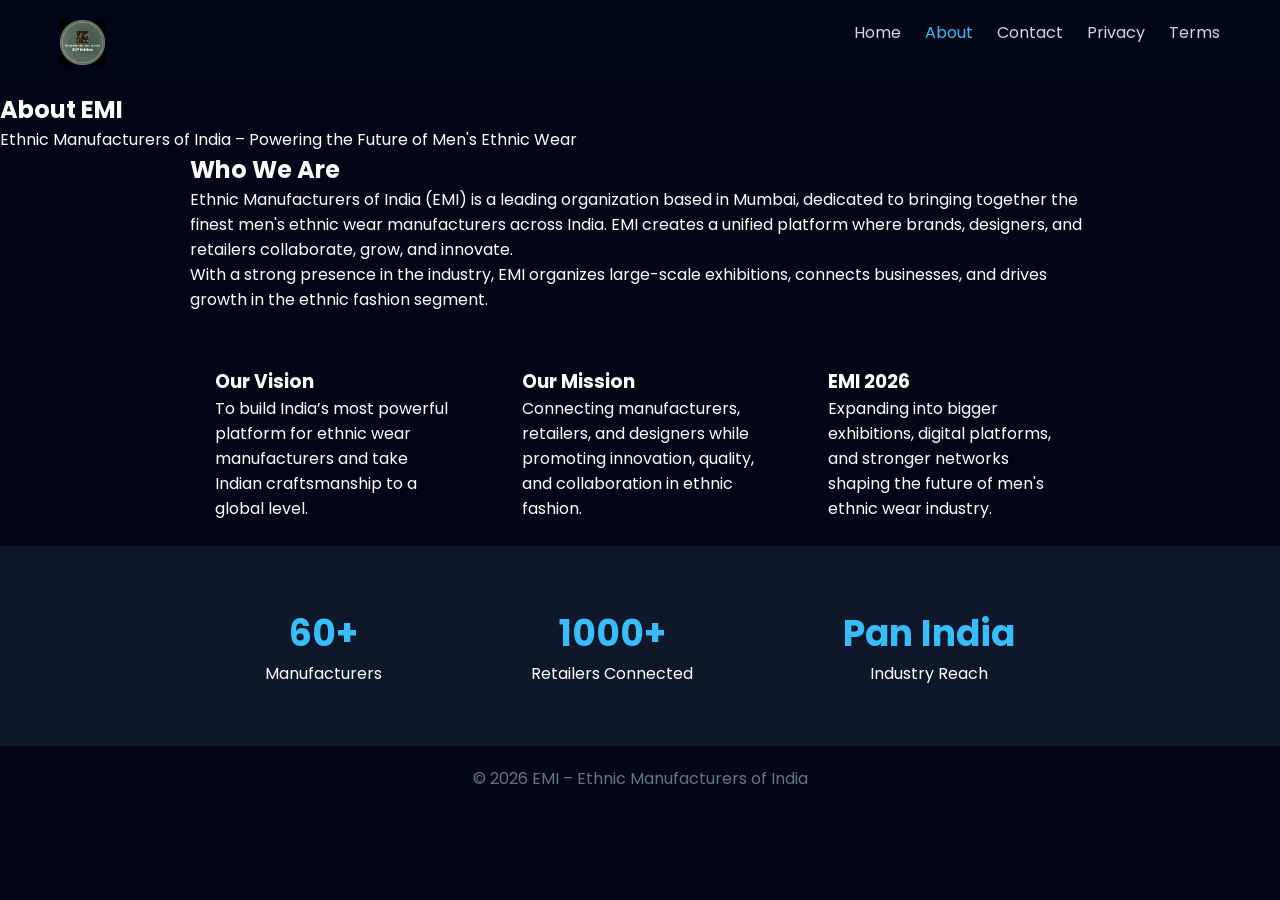
==== about.html @ 03962abf "Update about.html" ====
<!DOCTYPE html>
<html lang="en">
<head>
<meta charset="UTF-8">
<meta name="viewport" content="width=device-width, initial-scale=1.0">


<!-- Google Font -->
<link href="https://fonts.googleapis.com/css2?family=Poppins:wght@300;400;600;700&display=swap" rel="stylesheet">

<link rel="stylesheet" href="style.css">
</head>

<body>

<!-- 🔝 NAVBAR -->
<header>
<a href="index.html">
  <img src="logo.jpg" class="logo-img" alt="EMI Logo">
</a>
  <nav>
    <a href="index.html">Home</a>
    <a href="about.html" class="active">About</a>
    <a href="contact.html">Contact</a>
    <a href="privacy.html">Privacy</a>
    <a href="terms.html">Terms</a>
  </nav>
</header>

<section class="hero">
    <h1>About EMI</h1>
    <p>Ethnic Manufacturers of India – Powering the Future of Men's Ethnic Wear</p>
 
</section>

<!-- 🧾 ABOUT -->
<section class="about">
  <div class="container">

    <h2>Who We Are</h2>
    <p>
      Ethnic Manufacturers of India (EMI) is a leading organization based in Mumbai,
      dedicated to bringing together the finest men's ethnic wear manufacturers across India.
      EMI creates a unified platform where brands, designers, and retailers collaborate,
      grow, and innovate.
    </p>

    <p>
      With a strong presence in the industry, EMI organizes large-scale exhibitions,
      connects businesses, and drives growth in the ethnic fashion segment.
    </p>

    <!-- 🔲 CARDS -->
    <div class="cards">

      <div class="card">
        <h3>Our Vision</h3>
        <p>
          To build India’s most powerful platform for ethnic wear manufacturers and
          take Indian craftsmanship to a global level.
        </p>
      </div>

      <div class="card">
        <h3>Our Mission</h3>
        <p>
          Connecting manufacturers, retailers, and designers while promoting
          innovation, quality, and collaboration in ethnic fashion.
        </p>
      </div>

      <div class="card highlight">
        <h3>EMI 2026</h3>
        <p>
          Expanding into bigger exhibitions, digital platforms, and stronger networks
          shaping the future of men's ethnic wear industry.
        </p>
      </div>

    </div>

  </div>
</section>

<!-- 📊 STATS -->
<section class="stats">
  <div class="container stats-grid">
    <div>
      <h2>60+</h2>
      <p>Manufacturers</p>
    </div>
    <div>
      <h2>1000+</h2>
      <p>Retailers Connected</p>
    </div>
    <div>
      <h2>Pan India</h2>
      <p>Industry Reach</p>
    </div>
  </div>
</section>

<!-- 🔻 FOOTER -->
<footer>
  <p>© 2026 EMI – Ethnic Manufacturers of India</p>
</footer>

</body>
</html>
---- style.css ----
* {
  margin: 0;
  padding: 0;
  box-sizing: border-box;
  font-family: 'Poppins', sans-serif;
}

body {
  background: #020617;
  color: #fff;
}

/* NAVBAR */
header {
  display: flex;
  justify-content: space-between;
  padding: 20px 60px;
  background: rgba(2,6,23,0.9);
  position: sticky;
  top: 0;
}

.logo-img {
  height: 45px;
  cursor: pointer;
}

nav a {
  margin-left: 20px;
  text-decoration: none;
  color: #cbd5f5;
}

nav a:hover,
.active {
  color: #38bdf8;
}

/* HERO (FINAL FIX WITH bg.jpg) */
.hero-home {
  height: 95vh;
background: url('/bg.jpg') center/cover no-repeat;
  display: flex;
  align-items: center;
  padding-left: 8%;
  position: relative;
}

.hero-content {
  max-width: 600px;
}

.hero-content h1 {
  font-size: 52px;
  margin-bottom: 15px;
}

.hero-content p {
  font-size: 18px;
  color: #cbd5f5;
  margin-bottom: 20px;
}

.btn {
  padding: 12px 25px;
  background: #38bdf8;
  color: #000;
  text-decoration: none;
  border-radius: 6px;
}

/* SECTION */
.section {
  padding: 80px 20px;
  text-align: center;
}

.section.dark {
  background: #0f172a;
}

.container {
  max-width: 900px;
  margin: auto;
}

/* GALLERY */
.gallery {
  padding: 60px 20px;
  text-align: center;
}

.gallery-grid {
  display: grid;
  grid-template-columns: repeat(auto-fit, minmax(220px,1fr));
  gap: 15px;
  margin-top: 30px;
}

.gallery img {
  width: 100%;
  height: 260px;
  object-fit: cover;
  border-radius: 12px;
  transition: 0.4s;
}

.gallery img:hover {
  transform: scale(1.08);
}

/* STATS */
.stats {
  padding: 60px 20px;
  background: #0f172a;
}

.stats-grid {
  display: flex;
  justify-content: space-around;
  text-align: center;
}

.stats h2 {
  font-size: 36px;
  color: #38bdf8;
}

/* CARDS */
.cards {
  display: flex;
  gap: 20px;
  margin-top: 30px;
  flex-wrap: wrap;
}

.card {
  flex: 1;
  background: #020617;
  padding: 25px;
  border-radius: 12px;
}

/* CONTACT */
.contact-section {
  padding: 60px 20px;
}

.contact-container {
  display: flex;
  gap: 40px;
  max-width: 1100px;
  margin: auto;
  flex-wrap: wrap;
}

.contact-form {
  flex: 1;
  background: #0f172a;
  padding: 25px;
  border-radius: 12px;
}

.contact-form input,
.contact-form textarea {
  width: 100%;
  padding: 12px;
  margin-bottom: 15px;
  border: none;
  border-radius: 6px;
  background: #020617;
  color: #fff;
}

/* FOOTER */
footer {
  padding: 20px;
  text-align: center;
  color: #64748b;
}

/* MOBILE */
@media(max-width:768px) {
  header {
    padding: 15px 20px;
  }

  .hero-content h1 {
    font-size: 32px;
  }

  .stats-grid {
    flex-direction: column;
    gap: 20px;
  }

  .cards {
    flex-direction: column;
  }
}
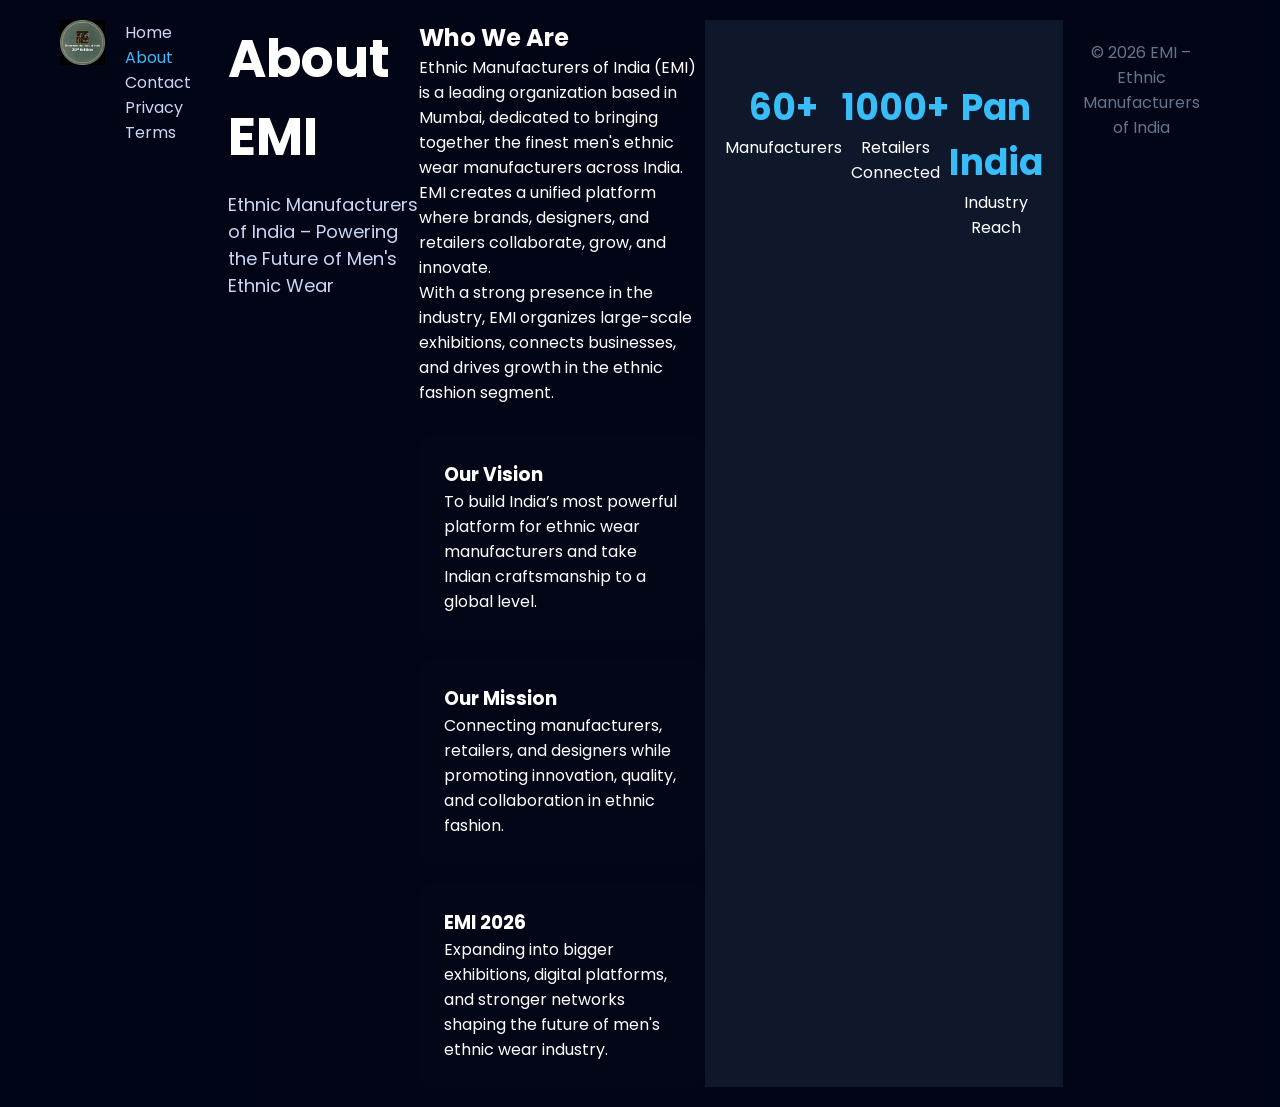
==== commit 5613b45c: "Update about.html" ====
--- a/about.html
+++ b/about.html
@@ -25,14 +25,12 @@
     <a href="privacy.html">Privacy</a>
     <a href="terms.html">Terms</a>
   </nav>
-</header>
-
 <section class="hero">
+  <div class="hero-content center">
     <h1>About EMI</h1>
     <p>Ethnic Manufacturers of India – Powering the Future of Men's Ethnic Wear</p>
- 
+  </div>
 </section>
-
 <!-- 🧾 ABOUT -->
 <section class="about">
   <div class="container">
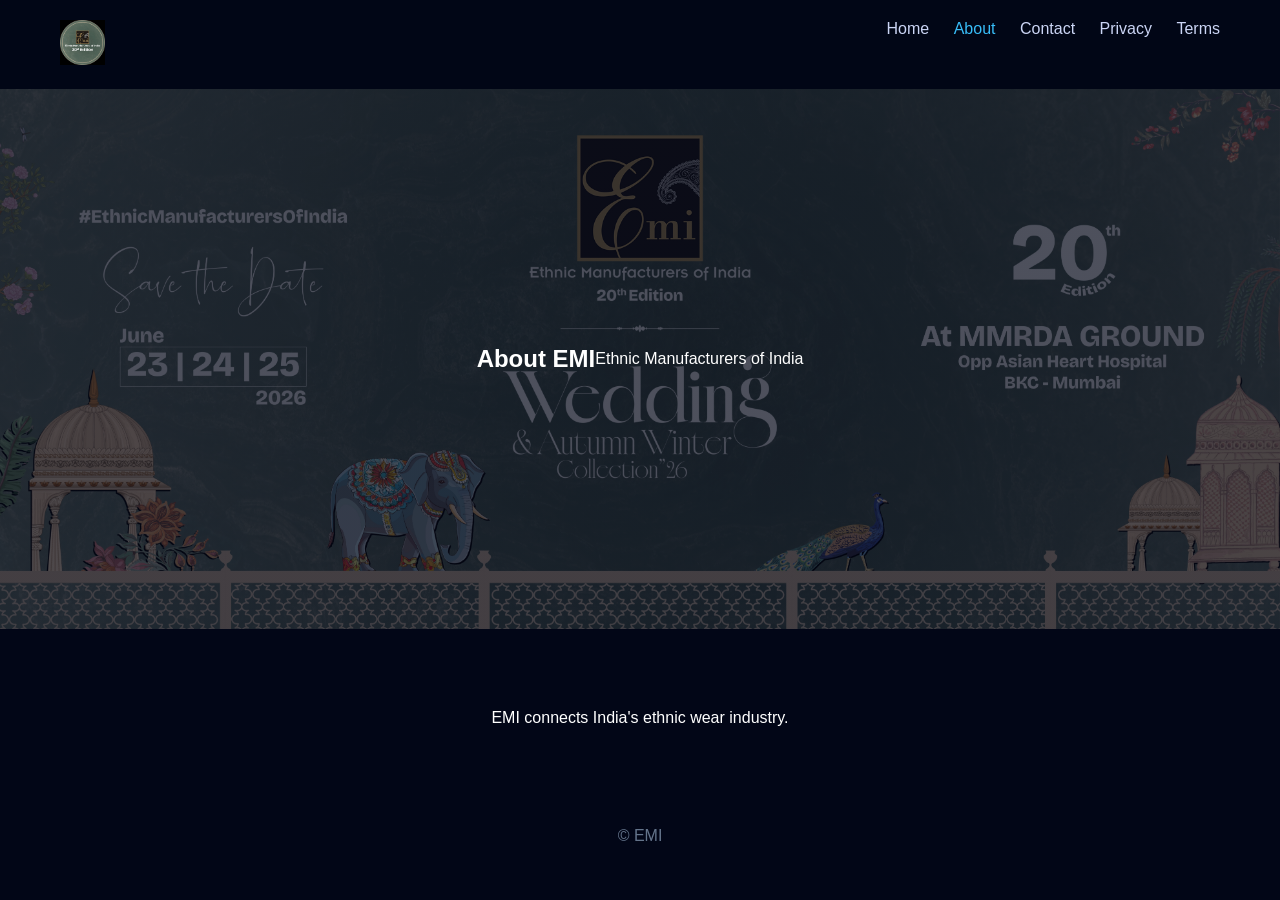
==== commit 62e6f5a4: "Update about.html" ====
--- a/about.html
+++ b/about.html
@@ -1,107 +1,33 @@
 <!DOCTYPE html>
-<html lang="en">
+<html>
 <head>
 <meta charset="UTF-8">
-<meta name="viewport" content="width=device-width, initial-scale=1.0">
-
-
-<!-- Google Font -->
-<link href="https://fonts.googleapis.com/css2?family=Poppins:wght@300;400;600;700&display=swap" rel="stylesheet">
-
 <link rel="stylesheet" href="style.css">
 </head>
 
 <body>
 
-<!-- 🔝 NAVBAR -->
 <header>
-<a href="index.html">
-  <img src="logo.jpg" class="logo-img" alt="EMI Logo">
-</a>
-  <nav>
-    <a href="index.html">Home</a>
-    <a href="about.html" class="active">About</a>
-    <a href="contact.html">Contact</a>
-    <a href="privacy.html">Privacy</a>
-    <a href="terms.html">Terms</a>
-  </nav>
+<a href="index.html"><img src="logo.jpg" class="logo-img"></a>
+<nav>
+<a href="index.html">Home</a>
+<a href="about.html" class="active">About</a>
+<a href="contact.html">Contact</a>
+<a href="privacy.html">Privacy</a>
+<a href="terms.html">Terms</a>
+</nav>
+</header>
+
 <section class="hero">
-  <div class="hero-content center">
-    <h1>About EMI</h1>
-    <p>Ethnic Manufacturers of India – Powering the Future of Men's Ethnic Wear</p>
-  </div>
-</section>
-<!-- 🧾 ABOUT -->
-<section class="about">
-  <div class="container">
-
-    <h2>Who We Are</h2>
-    <p>
-      Ethnic Manufacturers of India (EMI) is a leading organization based in Mumbai,
-      dedicated to bringing together the finest men's ethnic wear manufacturers across India.
-      EMI creates a unified platform where brands, designers, and retailers collaborate,
-      grow, and innovate.
-    </p>
-
-    <p>
-      With a strong presence in the industry, EMI organizes large-scale exhibitions,
-      connects businesses, and drives growth in the ethnic fashion segment.
-    </p>
-
-    <!-- 🔲 CARDS -->
-    <div class="cards">
-
-      <div class="card">
-        <h3>Our Vision</h3>
-        <p>
-          To build India’s most powerful platform for ethnic wear manufacturers and
-          take Indian craftsmanship to a global level.
-        </p>
-      </div>
-
-      <div class="card">
-        <h3>Our Mission</h3>
-        <p>
-          Connecting manufacturers, retailers, and designers while promoting
-          innovation, quality, and collaboration in ethnic fashion.
-        </p>
-      </div>
-
-      <div class="card highlight">
-        <h3>EMI 2026</h3>
-        <p>
-          Expanding into bigger exhibitions, digital platforms, and stronger networks
-          shaping the future of men's ethnic wear industry.
-        </p>
-      </div>
-
-    </div>
-
-  </div>
+<h1>About EMI</h1>
+<p>Ethnic Manufacturers of India</p>
 </section>
 
-<!-- 📊 STATS -->
-<section class="stats">
-  <div class="container stats-grid">
-    <div>
-      <h2>60+</h2>
-      <p>Manufacturers</p>
-    </div>
-    <div>
-      <h2>1000+</h2>
-      <p>Retailers Connected</p>
-    </div>
-    <div>
-      <h2>Pan India</h2>
-      <p>Industry Reach</p>
-    </div>
-  </div>
+<section class="section">
+<p>EMI connects India's ethnic wear industry.</p>
 </section>
 
-<!-- 🔻 FOOTER -->
-<footer>
-  <p>© 2026 EMI – Ethnic Manufacturers of India</p>
-</footer>
+<footer>© EMI</footer>
 
 </body>
 </html>
--- a/style.css
+++ b/style.css
@@ -36,14 +36,26 @@
   color: #38bdf8;
 }
 
-/* HERO (FINAL FIX WITH bg.jpg) */
+/* HERO COMMON */
+.hero {
+  height: 60vh;
+  background:
+    linear-gradient(rgba(2,6,23,0.7), rgba(2,6,23,0.7)),
+    url('/bg.jpg') center/cover no-repeat;
+  display: flex;
+  align-items: center;
+  justify-content: center;
+  text-align: center;
+}
+
 .hero-home {
   height: 95vh;
-background: url('/bg.jpg') center/cover no-repeat;
+  background:
+    linear-gradient(rgba(2,6,23,0.7), rgba(2,6,23,0.3)),
+    url('/bg.jpg') center/cover no-repeat;
   display: flex;
   align-items: center;
   padding-left: 8%;
-  position: relative;
 }
 
 .hero-content {
@@ -61,6 +73,7 @@
   margin-bottom: 20px;
 }
 
+/* BUTTON */
 .btn {
   padding: 12px 25px;
   background: #38bdf8;
@@ -84,29 +97,19 @@
   margin: auto;
 }
 
-/* GALLERY */
-.gallery {
-  padding: 60px 20px;
-  text-align: center;
+/* CARDS */
+.cards {
+  display: flex;
+  gap: 20px;
+  margin-top: 30px;
+  flex-wrap: wrap;
 }
 
-.gallery-grid {
-  display: grid;
-  grid-template-columns: repeat(auto-fit, minmax(220px,1fr));
-  gap: 15px;
-  margin-top: 30px;
-}
-
-.gallery img {
-  width: 100%;
-  height: 260px;
-  object-fit: cover;
+.card {
+  flex: 1;
+  background: #020617;
+  padding: 25px;
   border-radius: 12px;
-  transition: 0.4s;
-}
-
-.gallery img:hover {
-  transform: scale(1.08);
 }
 
 /* STATS */
@@ -122,23 +125,7 @@
 }
 
 .stats h2 {
-  font-size: 36px;
   color: #38bdf8;
-}
-
-/* CARDS */
-.cards {
-  display: flex;
-  gap: 20px;
-  margin-top: 30px;
-  flex-wrap: wrap;
-}
-
-.card {
-  flex: 1;
-  background: #020617;
-  padding: 25px;
-  border-radius: 12px;
 }
 
 /* CONTACT */
@@ -166,8 +153,8 @@
   width: 100%;
   padding: 12px;
   margin-bottom: 15px;
+  border-radius: 6px;
   border: none;
-  border-radius: 6px;
   background: #020617;
   color: #fff;
 }
@@ -181,20 +168,8 @@
 
 /* MOBILE */
 @media(max-width:768px) {
-  header {
-    padding: 15px 20px;
-  }
-
-  .hero-content h1 {
-    font-size: 32px;
-  }
-
-  .stats-grid {
-    flex-direction: column;
-    gap: 20px;
-  }
-
-  .cards {
-    flex-direction: column;
-  }
+  header { padding: 15px; }
+  .hero-content h1 { font-size: 32px; }
+  .cards { flex-direction: column; }
+  .stats-grid { flex-direction: column; gap: 20px; }
 }
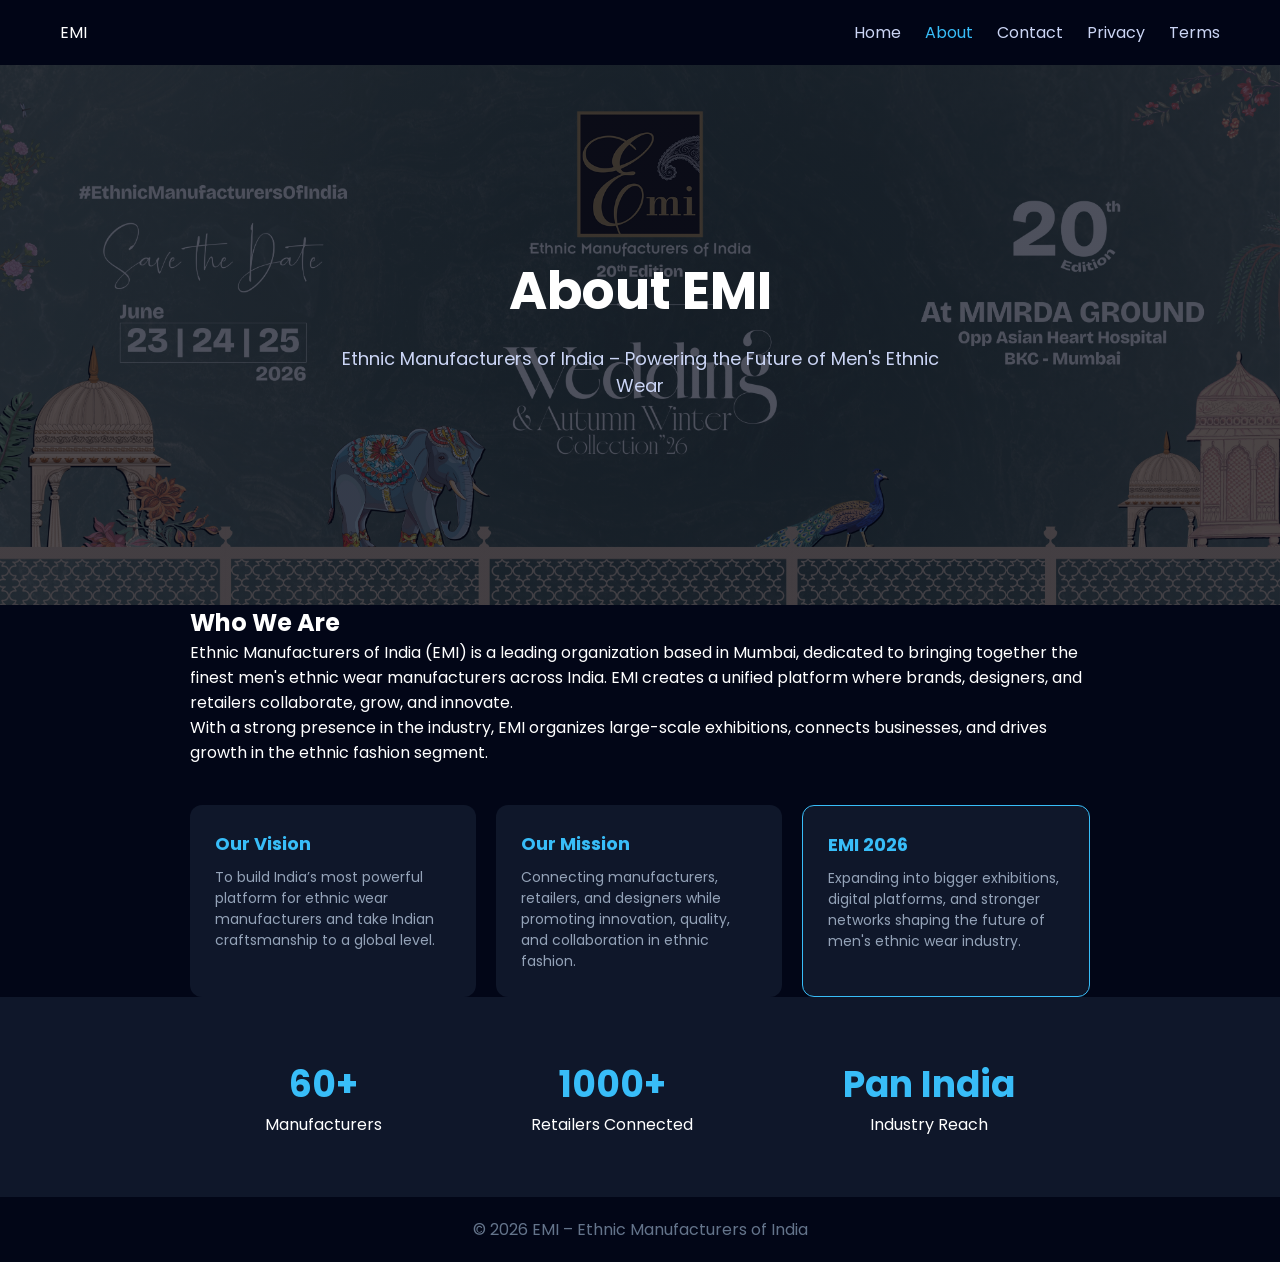
==== commit 00058847: "Update about.html" ====
--- a/about.html
+++ b/about.html
@@ -1,33 +1,109 @@
 <!DOCTYPE html>
-<html>
+<html lang="en">
 <head>
 <meta charset="UTF-8">
+<meta name="viewport" content="width=device-width, initial-scale=1.0">
+<title>About EMI</title>
+
+<!-- Google Font -->
+<link href="https://fonts.googleapis.com/css2?family=Poppins:wght@300;400;600;700&display=swap" rel="stylesheet">
+
 <link rel="stylesheet" href="style.css">
 </head>
 
 <body>
 
+<!-- 🔝 NAVBAR -->
 <header>
-<a href="index.html"><img src="logo.jpg" class="logo-img"></a>
-<nav>
-<a href="index.html">Home</a>
-<a href="about.html" class="active">About</a>
-<a href="contact.html">Contact</a>
-<a href="privacy.html">Privacy</a>
-<a href="terms.html">Terms</a>
-</nav>
+  <div class="logo">EMI</div>
+  <nav>
+    <a href="index.html">Home</a>
+    <a href="about.html" class="active">About</a>
+    <a href="contact.html">Contact</a>
+    <a href="privacy.html">Privacy</a>
+    <a href="terms.html">Terms</a>
+  </nav>
 </header>
 
+<!-- 🚀 HERO -->
 <section class="hero">
-<h1>About EMI</h1>
-<p>Ethnic Manufacturers of India</p>
+  <div class="hero-content">
+    <h1>About EMI</h1>
+    <p>Ethnic Manufacturers of India – Powering the Future of Men's Ethnic Wear</p>
+  </div>
 </section>
 
-<section class="section">
-<p>EMI connects India's ethnic wear industry.</p>
+<!-- 🧾 ABOUT -->
+<section class="about">
+  <div class="container">
+
+    <h2>Who We Are</h2>
+    <p>
+      Ethnic Manufacturers of India (EMI) is a leading organization based in Mumbai,
+      dedicated to bringing together the finest men's ethnic wear manufacturers across India.
+      EMI creates a unified platform where brands, designers, and retailers collaborate,
+      grow, and innovate.
+    </p>
+
+    <p>
+      With a strong presence in the industry, EMI organizes large-scale exhibitions,
+      connects businesses, and drives growth in the ethnic fashion segment.
+    </p>
+
+    <!-- 🔲 CARDS -->
+    <div class="cards">
+
+      <div class="card">
+        <h3>Our Vision</h3>
+        <p>
+          To build India’s most powerful platform for ethnic wear manufacturers and
+          take Indian craftsmanship to a global level.
+        </p>
+      </div>
+
+      <div class="card">
+        <h3>Our Mission</h3>
+        <p>
+          Connecting manufacturers, retailers, and designers while promoting
+          innovation, quality, and collaboration in ethnic fashion.
+        </p>
+      </div>
+
+      <div class="card highlight">
+        <h3>EMI 2026</h3>
+        <p>
+          Expanding into bigger exhibitions, digital platforms, and stronger networks
+          shaping the future of men's ethnic wear industry.
+        </p>
+      </div>
+
+    </div>
+
+  </div>
 </section>
 
-<footer>© EMI</footer>
+<!-- 📊 STATS -->
+<section class="stats">
+  <div class="container stats-grid">
+    <div>
+      <h2>60+</h2>
+      <p>Manufacturers</p>
+    </div>
+    <div>
+      <h2>1000+</h2>
+      <p>Retailers Connected</p>
+    </div>
+    <div>
+      <h2>Pan India</h2>
+      <p>Industry Reach</p>
+    </div>
+  </div>
+</section>
+
+<!-- 🔻 FOOTER -->
+<footer>
+  <p>© 2026 EMI – Ethnic Manufacturers of India</p>
+</footer>
 
 </body>
 </html>
--- a/style.css
+++ b/style.css
@@ -97,25 +97,40 @@
   margin: auto;
 }
 
+
 /* CARDS */
 .cards {
   display: flex;
   gap: 20px;
-  margin-top: 30px;
+  margin-top: 40px;
   flex-wrap: wrap;
 }
 
 .card {
   flex: 1;
-  background: #020617;
+  background: #0f172a;
   padding: 25px;
   border-radius: 12px;
+  transition: 0.3s;
+}
+
+.card:hover {
+  transform: translateY(-8px);
+}
+
+.card h3 {
+  color: #38bdf8;
+  margin-bottom: 10px;
+}
+
+.highlight {
+  border: 1px solid #38bdf8;
 }
 
 /* STATS */
 .stats {
+  background: #0f172a;
   padding: 60px 20px;
-  background: #0f172a;
 }
 
 .stats-grid {
@@ -125,7 +140,18 @@
 }
 
 .stats h2 {
+  font-size: 36px;
   color: #38bdf8;
+}
+/* ===== WHY EMI SECTION ===== */
+.section.dark {
+  background: #020617;
+  padding: 100px 20px;
+}
+
+.section.dark h2 {
+  font-size: 32px;
+  margin-bottom: 40px;
 }
 
 /* CONTACT */
@@ -159,6 +185,53 @@
   color: #fff;
 }
 
+/* HOVER EFFECT 🔥 */
+.card:hover {
+  transform: translateY(-10px) scale(1.03);
+  border-color: #38bdf8;
+  box-shadow: 0 15px 40px rgba(56,189,248,0.2);
+}
+
+.card h3 {
+  margin-bottom: 10px;
+  font-size: 18px;
+}
+
+.card p {
+  color: #94a3b8;
+  font-size: 14px;
+}
+
+/* ===== CTA FIX ===== */
+.cta {
+  padding: 80px 20px;
+  text-align: center;
+  background: linear-gradient(135deg, #0f172a, #1e293b);
+}
+
+.cta h2 {
+  font-size: 28px;
+  margin-bottom: 10px;
+}
+
+.cta p {
+  color: #94a3b8;
+  margin-bottom: 20px;
+}
+
+/* BUTTON UPGRADE */
+.btn {
+  padding: 12px 28px;
+  background: linear-gradient(135deg, #38bdf8, #0ea5e9);
+  color: #000;
+  border-radius: 8px;
+  font-weight: 600;
+  transition: 0.3s;
+}
+
+.btn:hover {
+  transform: scale(1.05);
+}
 /* FOOTER */
 footer {
   padding: 20px;
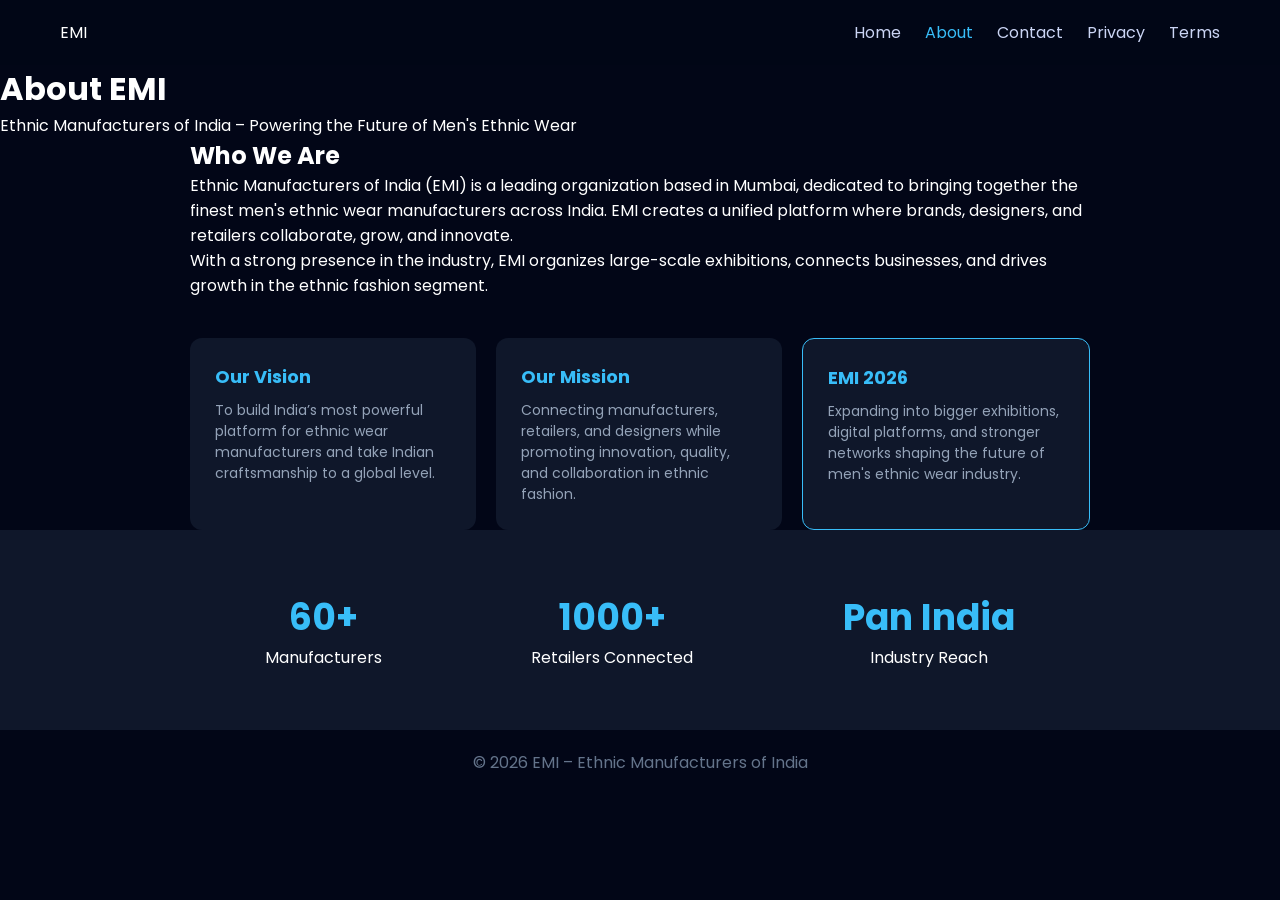
==== commit c92e5234: "Update about.html" ====
--- a/about.html
+++ b/about.html
@@ -26,8 +26,7 @@
 </header>
 
 <!-- 🚀 HERO -->
-<section class="hero">
-  <div class="hero-content">
+
     <h1>About EMI</h1>
     <p>Ethnic Manufacturers of India – Powering the Future of Men's Ethnic Wear</p>
   </div>
--- a/style.css
+++ b/style.css
@@ -246,3 +246,79 @@
   .cards { flex-direction: column; }
   .stats-grid { flex-direction: column; gap: 20px; }
 }
+/* CONTACT LAYOUT */
+.contact-container {
+  display: flex;
+  gap: 60px;
+  max-width: 1100px;
+  margin: auto;
+  flex-wrap: wrap;
+}
+
+/* LEFT SIDE */
+.contact-info {
+  flex: 1;
+}
+
+.contact-info h2 {
+  margin-bottom: 20px;
+}
+
+.contact-info p {
+  margin-bottom: 20px;
+  color: #94a3b8;
+}
+
+/* RIGHT FORM */
+.contact-form {
+  flex: 1;
+  background: rgba(15, 23, 42, 0.7);
+  padding: 30px;
+  border-radius: 12px;
+}
+
+/* FORM ROW (2 INPUT SIDE BY SIDE) */
+.form-row {
+  display: flex;
+  gap: 15px;
+  margin-bottom: 15px;
+}
+
+.form-row input {
+  flex: 1;
+}
+
+/* INPUTS */
+.contact-form input,
+.contact-form textarea {
+  width: 100%;
+  padding: 12px;
+  border-radius: 6px;
+  border: none;
+  background: #020617;
+  color: #fff;
+}
+
+/* BUTTON */
+.contact-form button {
+  width: 100%;
+  padding: 12px;
+  background: linear-gradient(135deg, #38bdf8, #0ea5e9);
+  border: none;
+  border-radius: 6px;
+  color: #000;
+  font-weight: 600;
+  cursor: pointer;
+  margin-top: 10px;
+}
+
+.contact-form button:hover {
+  transform: scale(1.03);
+}
+
+/* MOBILE FIX */
+@media(max-width:768px) {
+  .form-row {
+    flex-direction: column;
+  }
+}
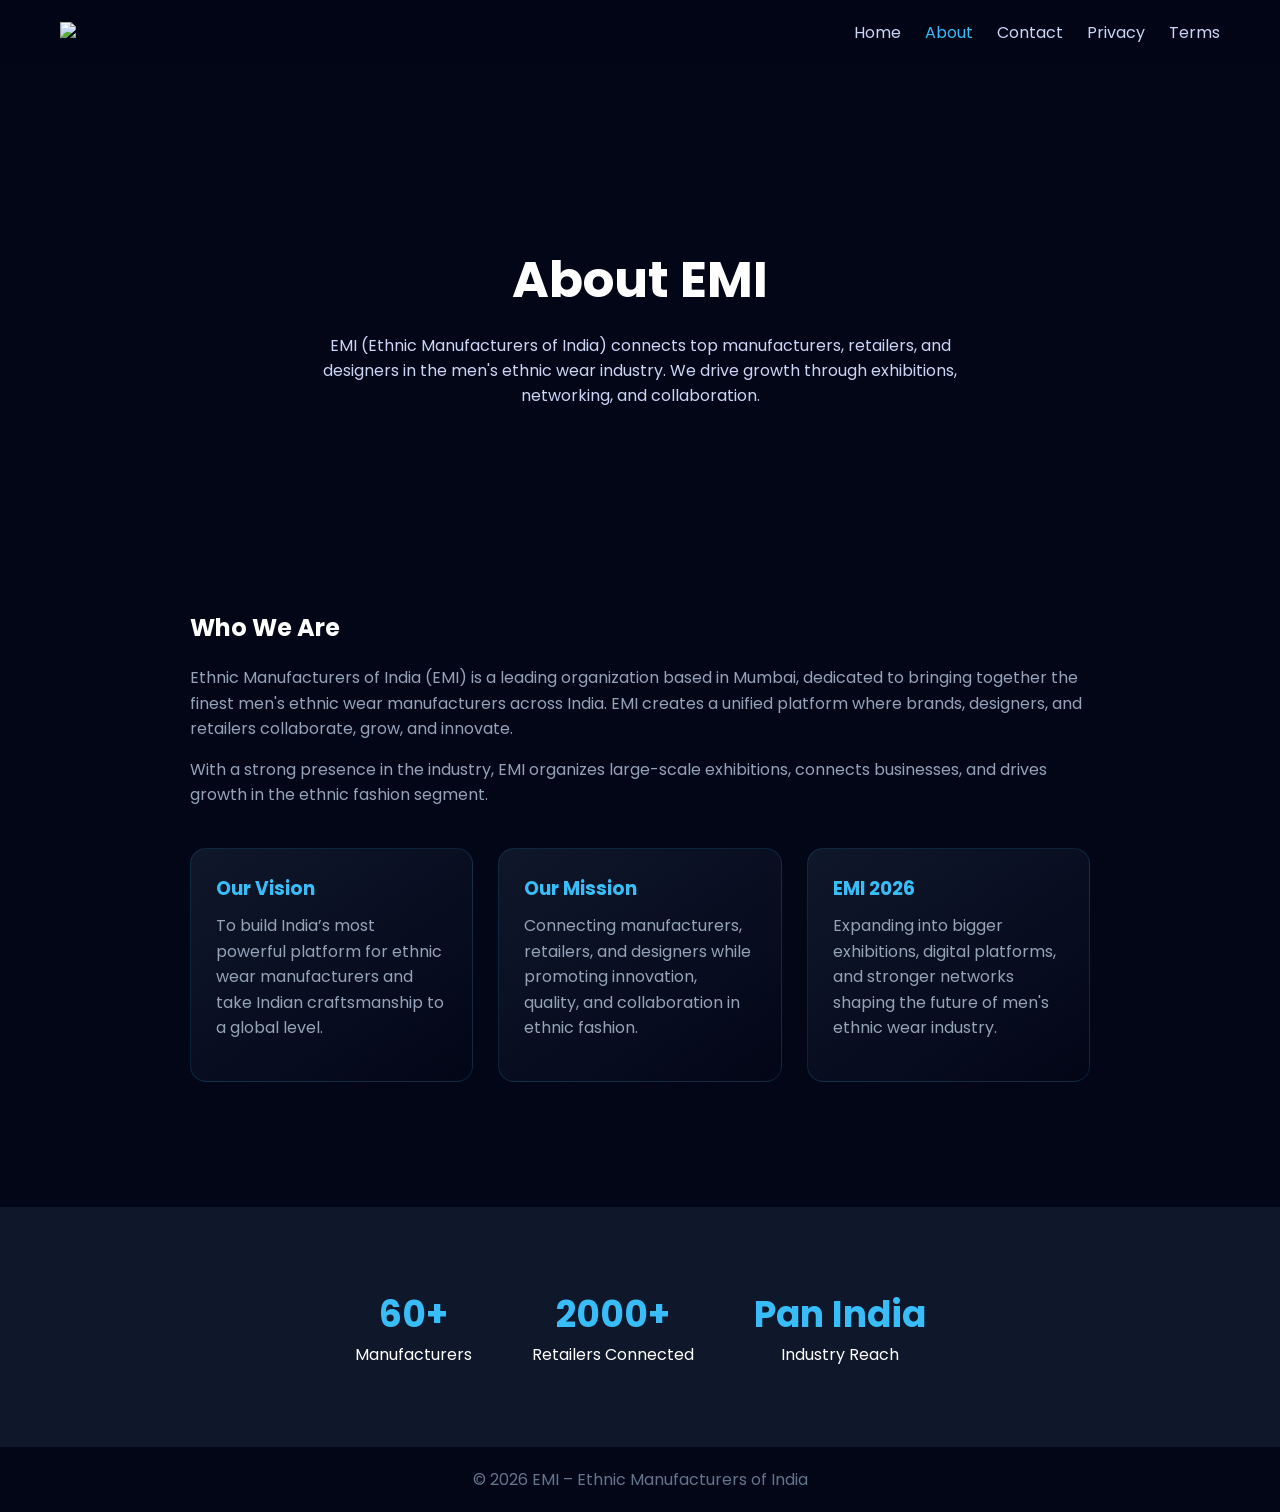
==== commit 7e97de91: "Update about.html" ====
--- a/about.html
+++ b/about.html
@@ -15,7 +15,7 @@
 
 <!-- 🔝 NAVBAR -->
 <header>
-  <div class="logo">EMI</div>
+   <a href="index.html"><img src="logo.png" class="logo-img"></a>
   <nav>
     <a href="index.html">Home</a>
     <a href="about.html" class="active">About</a>
@@ -26,9 +26,10 @@
 </header>
 
 <!-- 🚀 HERO -->
-
+<section class="hero">
+  <div class="hero-content">
     <h1>About EMI</h1>
-    <p>Ethnic Manufacturers of India – Powering the Future of Men's Ethnic Wear</p>
+    <p>EMI (Ethnic Manufacturers of India) connects top manufacturers, retailers, and designers in the men's ethnic wear industry. We drive growth through exhibitions, networking, and collaboration.</p>
   </div>
 </section>
 
@@ -89,7 +90,7 @@
       <p>Manufacturers</p>
     </div>
     <div>
-      <h2>1000+</h2>
+      <h2>2000+</h2>
       <p>Retailers Connected</p>
     </div>
     <div>
--- a/style.css
+++ b/style.css
@@ -1,3 +1,4 @@
+/* ===== RESET ===== */
 * {
   margin: 0;
   padding: 0;
@@ -10,10 +11,11 @@
   color: #fff;
 }
 
-/* NAVBAR */
+/* ===== NAVBAR ===== */
 header {
   display: flex;
   justify-content: space-between;
+  align-items: center;
   padding: 20px 60px;
   background: rgba(2,6,23,0.9);
   position: sticky;
@@ -22,13 +24,13 @@
 
 .logo-img {
   height: 45px;
-  cursor: pointer;
 }
 
 nav a {
   margin-left: 20px;
   text-decoration: none;
   color: #cbd5f5;
+  transition: 0.3s;
 }
 
 nav a:hover,
@@ -36,53 +38,61 @@
   color: #38bdf8;
 }
 
-/* HERO COMMON */
-.hero {
-  height: 60vh;
-  background:
-    linear-gradient(rgba(2,6,23,0.7), rgba(2,6,23,0.7)),
-    url('/bg.jpg') center/cover no-repeat;
-  display: flex;
-  align-items: center;
-  justify-content: center;
-  text-align: center;
-}
-
+/* ===== HERO HOME (ONLY THIS HAS IMAGE) ===== */
 .hero-home {
   height: 95vh;
   background:
-    linear-gradient(rgba(2,6,23,0.7), rgba(2,6,23,0.3)),
-    url('/bg.jpg') center/cover no-repeat;
+    linear-gradient(to right, rgba(2,6,23,0.7), rgba(2,6,23,0.3)),
+    url('BG.JPG') center/cover no-repeat;
   display: flex;
   align-items: center;
-  padding-left: 8%;
+  justify-content: center;
+  text-align: center;
 }
 
 .hero-content {
-  max-width: 600px;
+  max-width: 700px;
 }
 
 .hero-content h1 {
-  font-size: 52px;
+  font-size: 50px;
   margin-bottom: 15px;
 }
 
 .hero-content p {
-  font-size: 18px;
   color: #cbd5f5;
   margin-bottom: 20px;
 }
 
-/* BUTTON */
+/* ===== HERO OTHER PAGES ===== */
+.hero {
+  height: 60vh;
+  background: #020617;
+  display: flex;
+  align-items: center;
+  justify-content: center;
+  text-align: center;
+}
+
+/* ===== BUTTON ===== */
 .btn {
-  padding: 12px 25px;
-  background: #38bdf8;
+  padding: 12px 35px;
+  background: linear-gradient(135deg, #38bdf8, #0ea5e9);
   color: #000;
+  border-radius: 8px;
   text-decoration: none;
-  border-radius: 6px;
-}
-
-/* SECTION */
+  font-weight: 600;
+  transition: 0.3s;
+
+  margin-top: 350px;   /* 👈 moves button down */
+  display: inline-block;
+}
+
+.btn:hover {
+  transform: scale(1.05);
+}
+
+/* ===== SECTION ===== */
 .section {
   padding: 80px 20px;
   text-align: center;
@@ -97,81 +107,125 @@
   margin: auto;
 }
 
-
-/* CARDS */
+/* ===== STATS ===== */
+.stats {
+  padding: 60px 20px;
+  background: #0f172a;
+}
+
+.stats-grid {
+  display: flex;
+  justify-content: center;
+  gap: 60px;
+  text-align: center;
+  flex-wrap: wrap;
+}
+
+.stats h2 {
+  font-size: 36px;
+  color: #38bdf8;
+}
+
+/* ===== CARDS ===== */
 .cards {
   display: flex;
-  gap: 20px;
-  margin-top: 40px;
+  gap: 25px;
   flex-wrap: wrap;
-}
-
+  justify-content: center;
+  
+}
+/* ===== CARD ===== */
 .card {
+  flex: 1;
+  min-width: 250px;
+  max-width: 300px;
+
+  padding: 25px;
+  border-radius: 16px;
+
+  background: linear-gradient(145deg, #0f172a, #020617);
+  border: 1px solid rgba(56,189,248,0.15);
+
+  transition: 0.4s;
+}
+.section {
+  padding: 100px 20px;  /* increase from 80 */
+}
+/* ===== HOVER ===== */
+.card:hover {
+  transform: translateY(-10px) scale(1.02);
+  border-color: #38bdf8;
+  box-shadow: 
+    0 10px 30px rgba(0,0,0,0.5),
+    0 0 20px rgba(56,189,248,0.2);
+}
+
+/* ===== TEXT ===== */
+.card h3 {
+  color: #38bdf8;
+  margin-bottom: 10px;
+}
+
+.card p {
+  color: #94a3b8;
+}
+
+/* ===== GALLERY ===== */
+.gallery {
+  padding: 60px 20px;
+  text-align: center;
+}
+
+.gallery-grid {
+  display: grid;
+  grid-template-columns: repeat(auto-fit, minmax(220px,1fr));
+  gap: 15px;
+  margin-top: 30px;
+}
+
+.gallery img {
+  width: 100%;
+  height: 260px;
+  object-fit: cover;
+  border-radius: 12px;
+  transition: 0.4s;
+}
+
+.gallery img:hover {
+  transform: scale(1.08);
+}
+
+/* ===== CONTACT ===== */
+.contact-container {
+  display: flex;
+  gap: 60px;
+  max-width: 1100px;
+  margin: auto;
+  flex-wrap: wrap;
+}
+
+.contact-info {
+  flex: 1;
+}
+
+.contact-info p {
+  color: #94a3b8;
+}
+
+.contact-form {
   flex: 1;
   background: #0f172a;
   padding: 25px;
   border-radius: 12px;
-  transition: 0.3s;
-}
-
-.card:hover {
-  transform: translateY(-8px);
-}
-
-.card h3 {
-  color: #38bdf8;
-  margin-bottom: 10px;
-}
-
-.highlight {
-  border: 1px solid #38bdf8;
-}
-
-/* STATS */
-.stats {
-  background: #0f172a;
-  padding: 60px 20px;
-}
-
-.stats-grid {
-  display: flex;
-  justify-content: space-around;
-  text-align: center;
-}
-
-.stats h2 {
-  font-size: 36px;
-  color: #38bdf8;
-}
-/* ===== WHY EMI SECTION ===== */
-.section.dark {
-  background: #020617;
-  padding: 100px 20px;
-}
-
-.section.dark h2 {
-  font-size: 32px;
-  margin-bottom: 40px;
-}
-
-/* CONTACT */
-.contact-section {
-  padding: 60px 20px;
-}
-
-.contact-container {
-  display: flex;
-  gap: 40px;
-  max-width: 1100px;
-  margin: auto;
-  flex-wrap: wrap;
-}
-
-.contact-form {
-  flex: 1;
-  background: #0f172a;
-  padding: 25px;
-  border-radius: 12px;
+}
+
+.form-row {
+  display: flex;
+  gap: 15px;
+}
+
+.form-row input {
+  flex: 1;
 }
 
 .contact-form input,
@@ -185,79 +239,171 @@
   color: #fff;
 }
 
-/* HOVER EFFECT 🔥 */
-.card:hover {
-  transform: translateY(-10px) scale(1.03);
-  border-color: #38bdf8;
-  box-shadow: 0 15px 40px rgba(56,189,248,0.2);
-}
-
-.card h3 {
-  margin-bottom: 10px;
-  font-size: 18px;
-}
-
-.card p {
-  color: #94a3b8;
-  font-size: 14px;
-}
-
-/* ===== CTA FIX ===== */
+.contact-form button {
+  width: 100%;
+  padding: 12px;
+  background: #38bdf8;
+  border: none;
+  border-radius: 6px;
+  font-weight: 600;
+  cursor: pointer;
+}
+
+/* ===== CTA ===== */
 .cta {
-  padding: 80px 20px;
-  text-align: center;
-  background: linear-gradient(135deg, #0f172a, #1e293b);
-}
-
-.cta h2 {
-  font-size: 28px;
-  margin-bottom: 10px;
-}
-
-.cta p {
-  color: #94a3b8;
-  margin-bottom: 20px;
-}
-
-/* BUTTON UPGRADE */
-.btn {
-  padding: 12px 28px;
-  background: linear-gradient(135deg, #38bdf8, #0ea5e9);
-  color: #000;
-  border-radius: 8px;
-  font-weight: 600;
-  transition: 0.3s;
-}
-
-.btn:hover {
-  transform: scale(1.05);
-}
-/* FOOTER */
+  text-align: center;
+}
+
+.cta .btn {
+  margin-top: 20px;
+  display: inline-block;   /* 👈 THIS IS THE FIX */
+}
+/* ===== FOOTER ===== */
 footer {
   padding: 20px;
   text-align: center;
   color: #64748b;
 }
 
-/* MOBILE */
+/* ===== MOBILE ===== */
 @media(max-width:768px) {
-  header { padding: 15px; }
-  .hero-content h1 { font-size: 32px; }
-  .cards { flex-direction: column; }
-  .stats-grid { flex-direction: column; gap: 20px; }
-}
-/* CONTACT LAYOUT */
+  header {
+    padding: 15px 20px;
+  }
+
+  .hero-content h1 {
+    font-size: 32px;
+  }
+
+  .stats-grid,
+  .cards,
+  .contact-container,
+  .form-row {
+    flex-direction: column;
+  }
+}
+/* ===== ABOUT SECTION ===== */
+.about {
+  padding: 5px 20px;   /* 👈 more breathing space */
+}
+
+.about h2 {
+  margin-bottom: 20px;
+}
+
+.about p {
+  margin-bottom: 15px;
+  color: #94a3b8;
+  line-height: 1.6;
+}
+
+/* ===== CARDS ===== */
+.cards {
+  display: flex;
+  gap: 25px;
+  margin-top: 40px;
+  margin-bottom: 60px;   /* 👈 KEY FIX (space before stats) */
+  flex-wrap: wrap;
+  justify-content: center;
+}
+
+/* ===== CARD ===== */
+.card {
+  flex: 1;
+  min-width: 250px;
+  max-width: 300px;
+
+  padding: 25px;
+  border-radius: 16px;
+
+  background: linear-gradient(145deg, #0f172a, #020617);
+  border: 1px solid rgba(56,189,248,0.15);
+
+  transition: 0.3s;
+}
+
+.card:hover {
+  transform: translateY(-8px);
+  box-shadow: 0 10px 30px rgba(56,189,248,0.2);
+}
+
+.card h3 {
+  color: #38bdf8;
+  margin-bottom: 10px;
+}
+
+.card p {
+  color: #94a3b8;
+}
+
+/* ===== STATS ===== */
+.stats {
+  margin-top: 60px;      /* 👈 space from cards */
+  padding: 80px 20px;
+  background: #0f172a;
+}
+
+.stats-grid {
+  display: flex;
+  justify-content: center;
+  gap: 60px;
+  text-align: center;
+  flex-wrap: wrap;
+}
+
+.stats h2 {
+  font-size: 36px;
+  color: #38bdf8;
+}
+
+/* ===== MOBILE ===== */
+@media(max-width:768px) {
+  .cards {
+    flex-direction: column;
+  }
+
+  .stats-grid {
+    flex-direction: column;
+    gap: 20px;
+  }
+}
+
+
+/* ===== CONTACT HERO ===== */
+.contact {
+  padding: 80px 20px 40px;
+  text-align: center;
+}
+
+.contact h1 {
+  font-size: 45px;
+  margin-bottom: 10px;
+}
+
+.contact p {
+  color: #94a3b8;
+   font-size: 15px;
+}
+
+/* ===== CONTACT SECTION ===== */
+.contact-section {
+  padding: 40px 20px;
+}
+
+/* MAIN CONTAINER */
 .contact-container {
   display: flex;
-  gap: 60px;
-  max-width: 1100px;
+  gap: 40px;
+  max-width: 100px;
   margin: auto;
+  align-items: flex-start;
   flex-wrap: wrap;
 }
 
 /* LEFT SIDE */
 .contact-info {
   flex: 1;
+  min-width: 250px;
 }
 
 .contact-info h2 {
@@ -265,19 +411,25 @@
 }
 
 .contact-info p {
-  margin-bottom: 20px;
+  margin-bottom: 15px;
   color: #94a3b8;
 }
 
 /* RIGHT FORM */
 .contact-form {
   flex: 1;
-  background: rgba(15, 23, 42, 0.7);
+  min-width: 300px;
+
+  background: rgba(15, 23, 42, 0.8);
   padding: 30px;
   border-radius: 12px;
 }
 
-/* FORM ROW (2 INPUT SIDE BY SIDE) */
+.contact-form h2 {
+  margin-bottom: 15px;
+}
+
+/* INPUT ROW */
 .form-row {
   display: flex;
   gap: 15px;
@@ -297,6 +449,7 @@
   border: none;
   background: #020617;
   color: #fff;
+  margin-bottom: 15px;
 }
 
 /* BUTTON */
@@ -309,16 +462,69 @@
   color: #000;
   font-weight: 600;
   cursor: pointer;
-  margin-top: 10px;
 }
 
 .contact-form button:hover {
   transform: scale(1.03);
 }
 
-/* MOBILE FIX */
+/* ===== MAP FIX ===== */
+.map {
+  margin-top: 60px;
+}
+
+.map iframe {
+  width: 100%;
+  height: 350px;
+  border: none;
+}
+
+/* ===== MOBILE ===== */
 @media(max-width:768px) {
+  .contact-container {
+    flex-direction: column;
+  }
+
   .form-row {
     flex-direction: column;
   }
 }
+/* ===== CONTACT CONTAINER WIDTH ===== */
+.contact-container {
+  max-width: 1200px;   /* 👈 wider layout */
+  margin: auto;
+  gap: 80px;           /* more space between left & form */
+}
+
+/* ===== LEFT TEXT SIZE ===== */
+.contact-info h2 {
+  font-size: 28px;
+  margin-bottom: 20px;
+}
+
+.contact-info p {
+  font-size: 16px;
+  line-height: 1.6;
+  color: #94a3b8;
+}
+
+/* ===== FORM TITLE ===== */
+.contact-form h2 {
+  font-size: 26px;
+  margin-bottom: 20px;
+}
+
+/* ===== INPUT TEXT ===== */
+.contact-form input,
+.contact-form textarea {
+  font-size: 15px;
+}
+
+/* ===== BUTTON TEXT ===== */
+.contact-form button {
+  font-size: 16px;
+}
+.contact-form {
+  padding: 40px;   /* bigger box */
+  border-radius: 14px;
+}
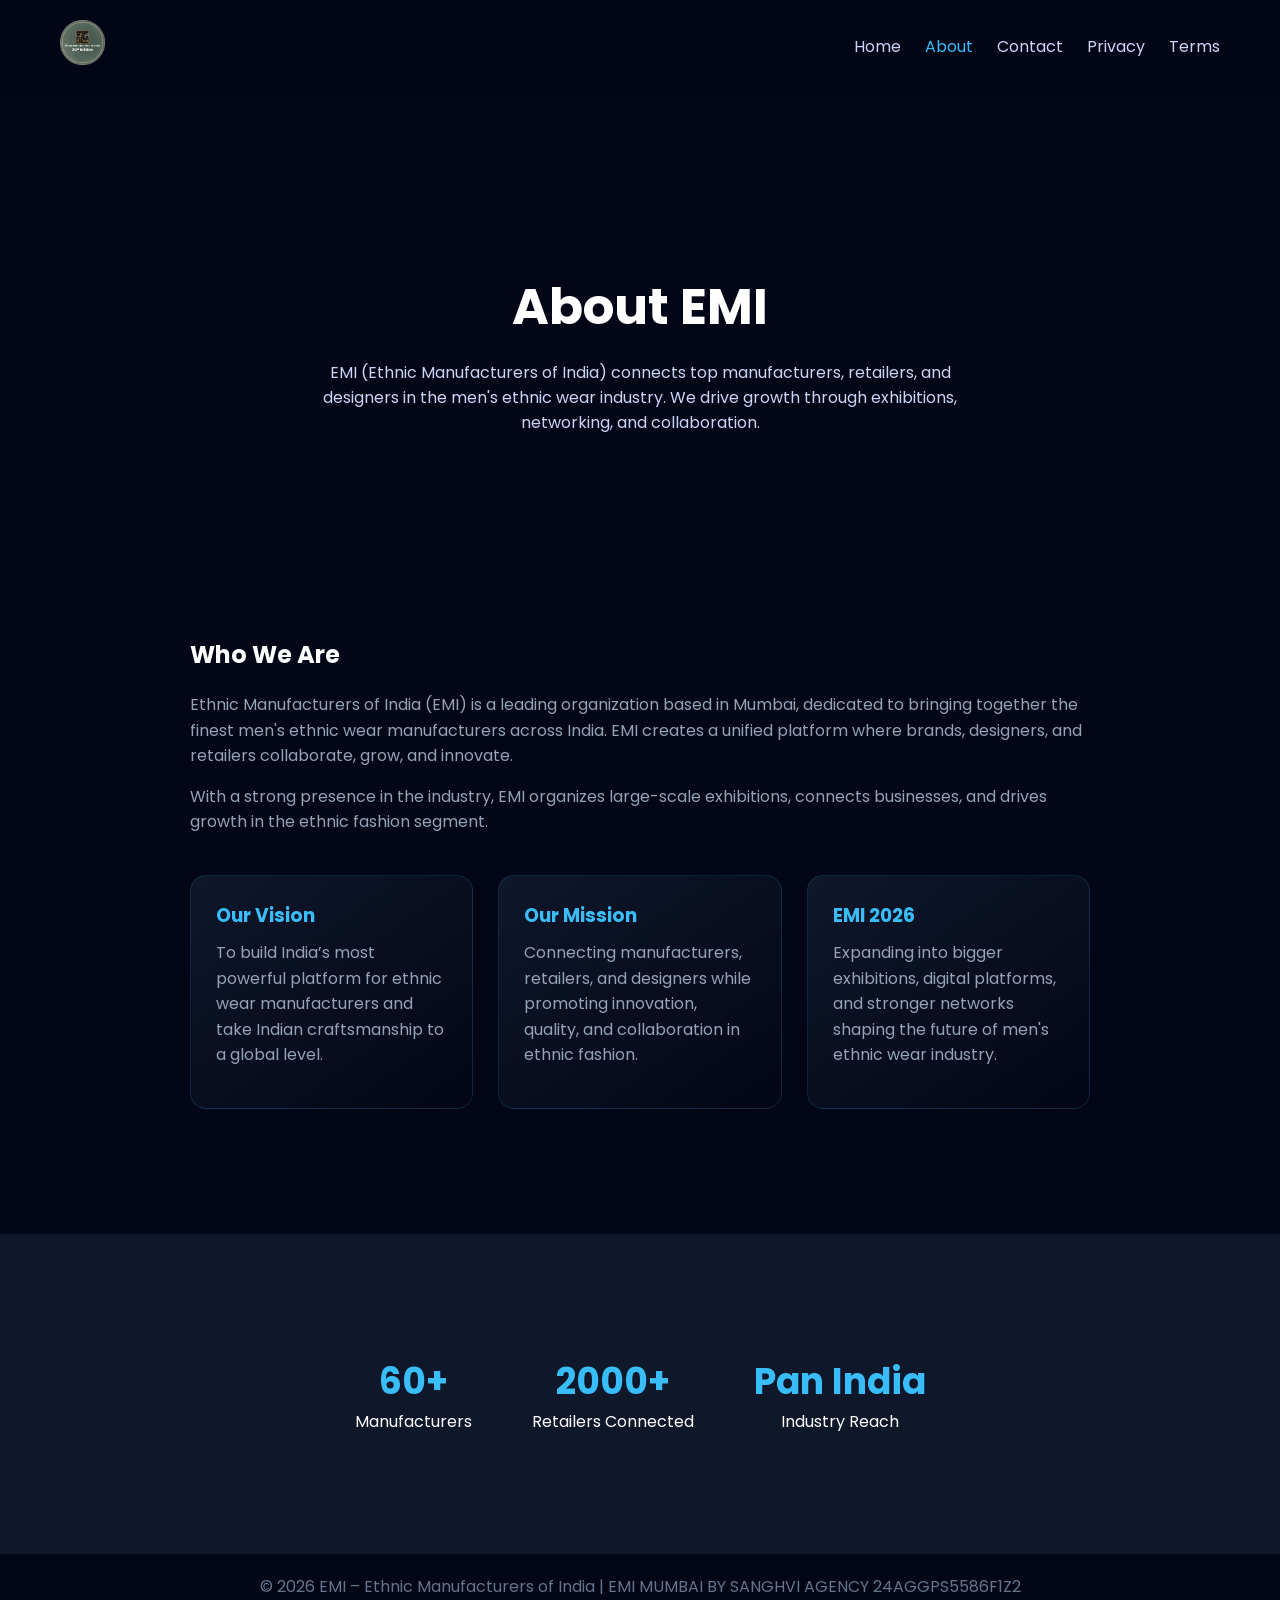
==== commit 0628fc21: "Update about.html" ====
--- a/about.html
+++ b/about.html
@@ -102,7 +102,7 @@
 
 <!-- 🔻 FOOTER -->
 <footer>
-  <p>© 2026 EMI – Ethnic Manufacturers of India</p>
+   <p>© 2026 EMI – Ethnic Manufacturers of India | EMI MUMBAI BY SANGHVI AGENCY 24AGGPS5586F1Z2</p>
 </footer>
 
 </body>
--- a/style.css
+++ b/style.css
@@ -43,7 +43,7 @@
   height: 95vh;
   background:
     linear-gradient(to right, rgba(2,6,23,0.7), rgba(2,6,23,0.3)),
-    url('BG.JPG') center/cover no-repeat;
+    url('bg.webp') center/cover no-repeat;
   display: flex;
   align-items: center;
   justify-content: center;
@@ -106,25 +106,31 @@
   max-width: 900px;
   margin: auto;
 }
+.section.dark h2 {
+  margin-bottom: 15px;   /* 👈 space between title & cards */
+}
 
 /* ===== STATS ===== */
 .stats {
-  padding: 60px 20px;
-  background: #0f172a;
-}
-
-.stats-grid {
-  display: flex;
-  justify-content: center;
-  gap: 60px;
-  text-align: center;
-  flex-wrap: wrap;
+  padding: 100px 50px 30px;   /* 👈 reduce bottom space */
+}
+
+.stats-grid div {
+  padding: 40px 0px;
+  border-radius: 12px;
+  transition: 0.3s;
+}
+
+.stats-grid div:hover {
+  transform: translateY(-5px);
+  background: rgba(56,189,248,0.05);
 }
 
 .stats h2 {
   font-size: 36px;
   color: #38bdf8;
 }
+
 
 /* ===== CARDS ===== */
 .cards {
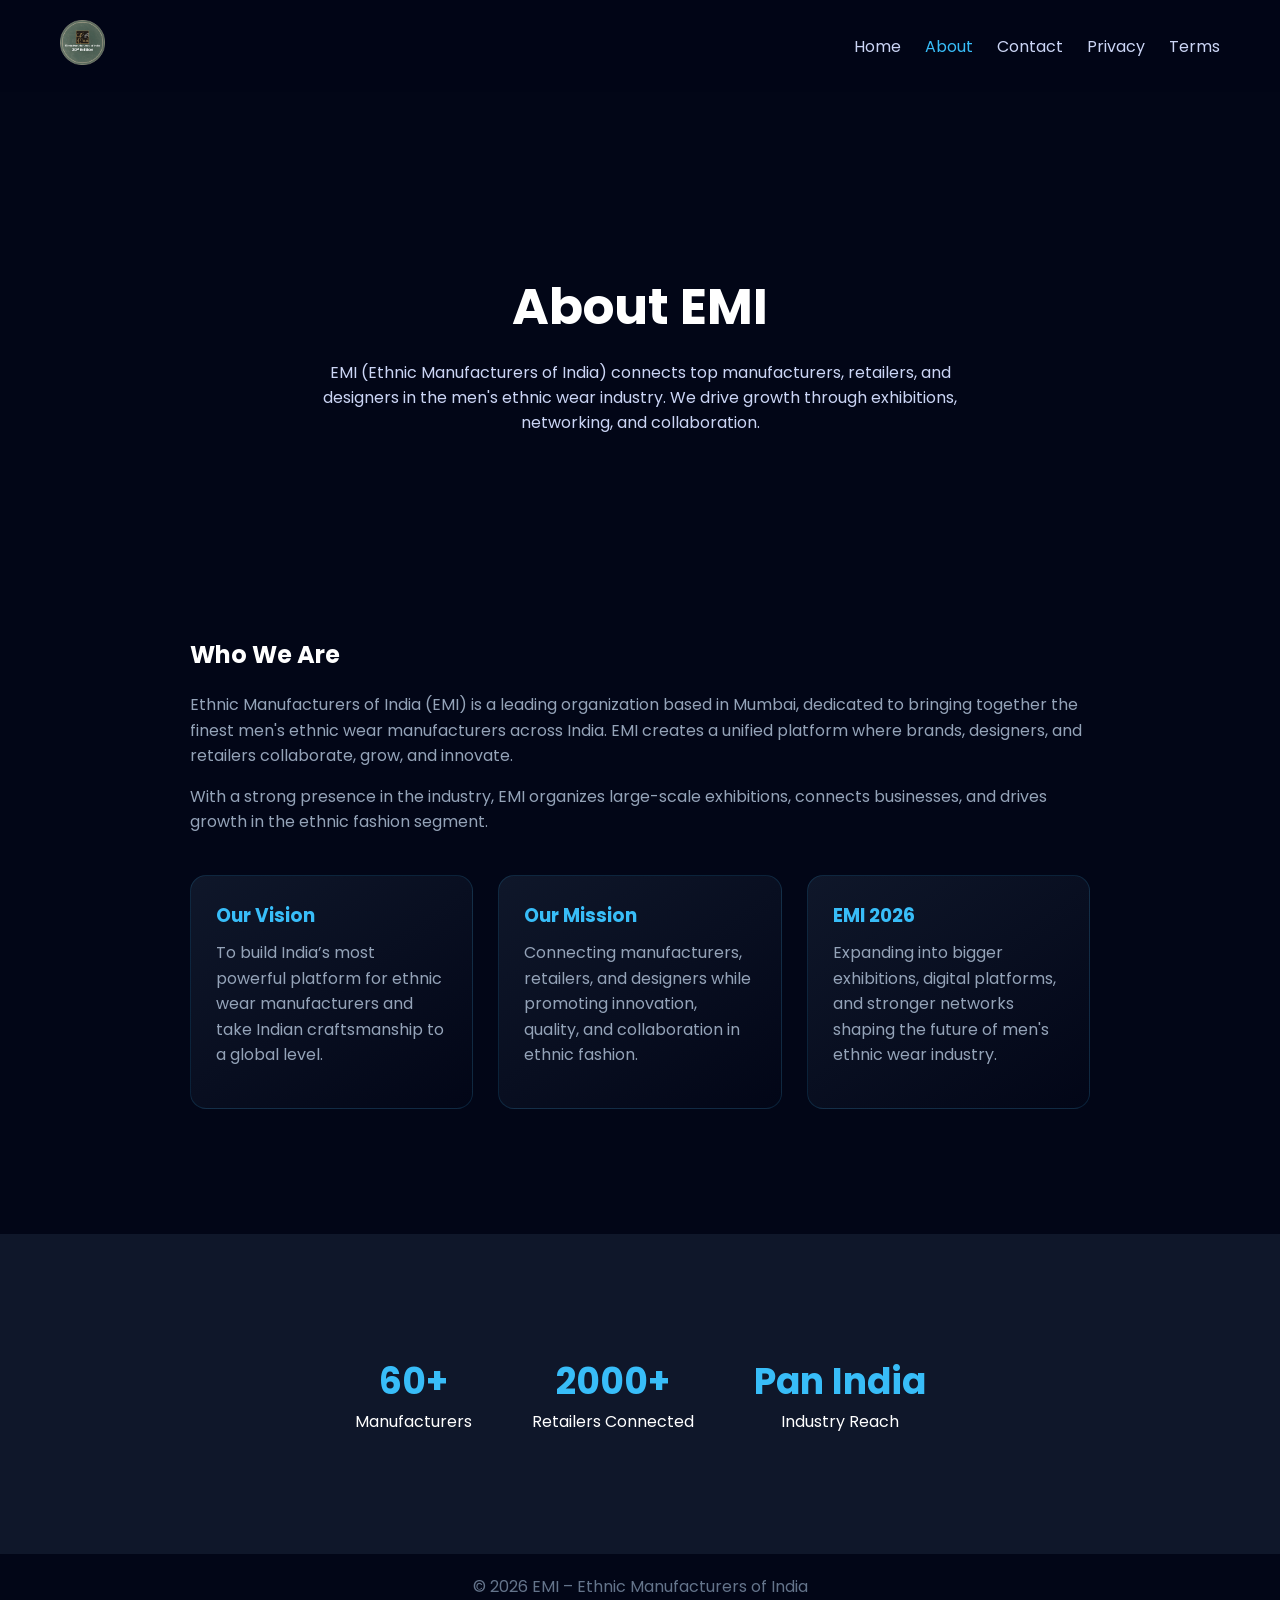
==== commit 1ad0d4aa: "Update about.html" ====
--- a/about.html
+++ b/about.html
@@ -102,7 +102,7 @@
 
 <!-- 🔻 FOOTER -->
 <footer>
-   <p>© 2026 EMI – Ethnic Manufacturers of India | EMI MUMBAI BY SANGHVI AGENCY 24AGGPS5586F1Z2</p>
+   <p>© 2026 EMI – Ethnic Manufacturers of India </p>
 </footer>
 
 </body>
